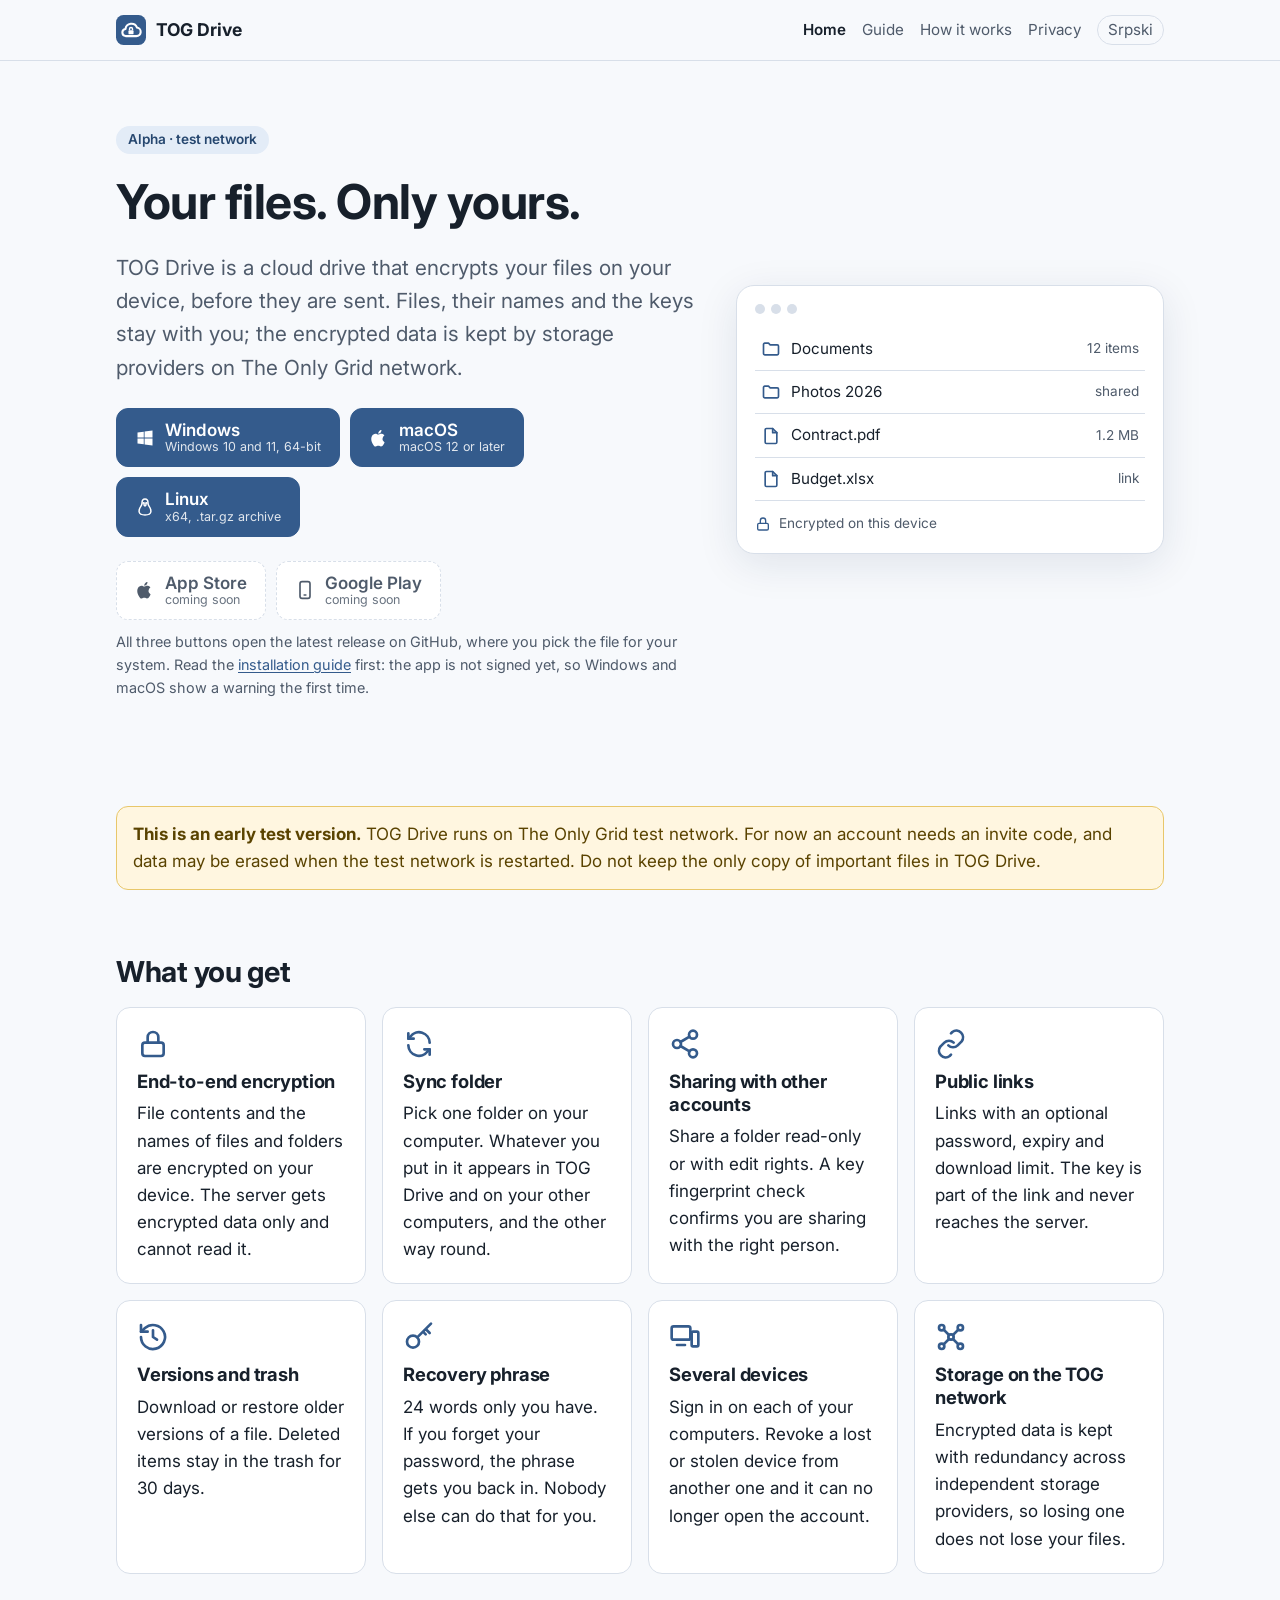
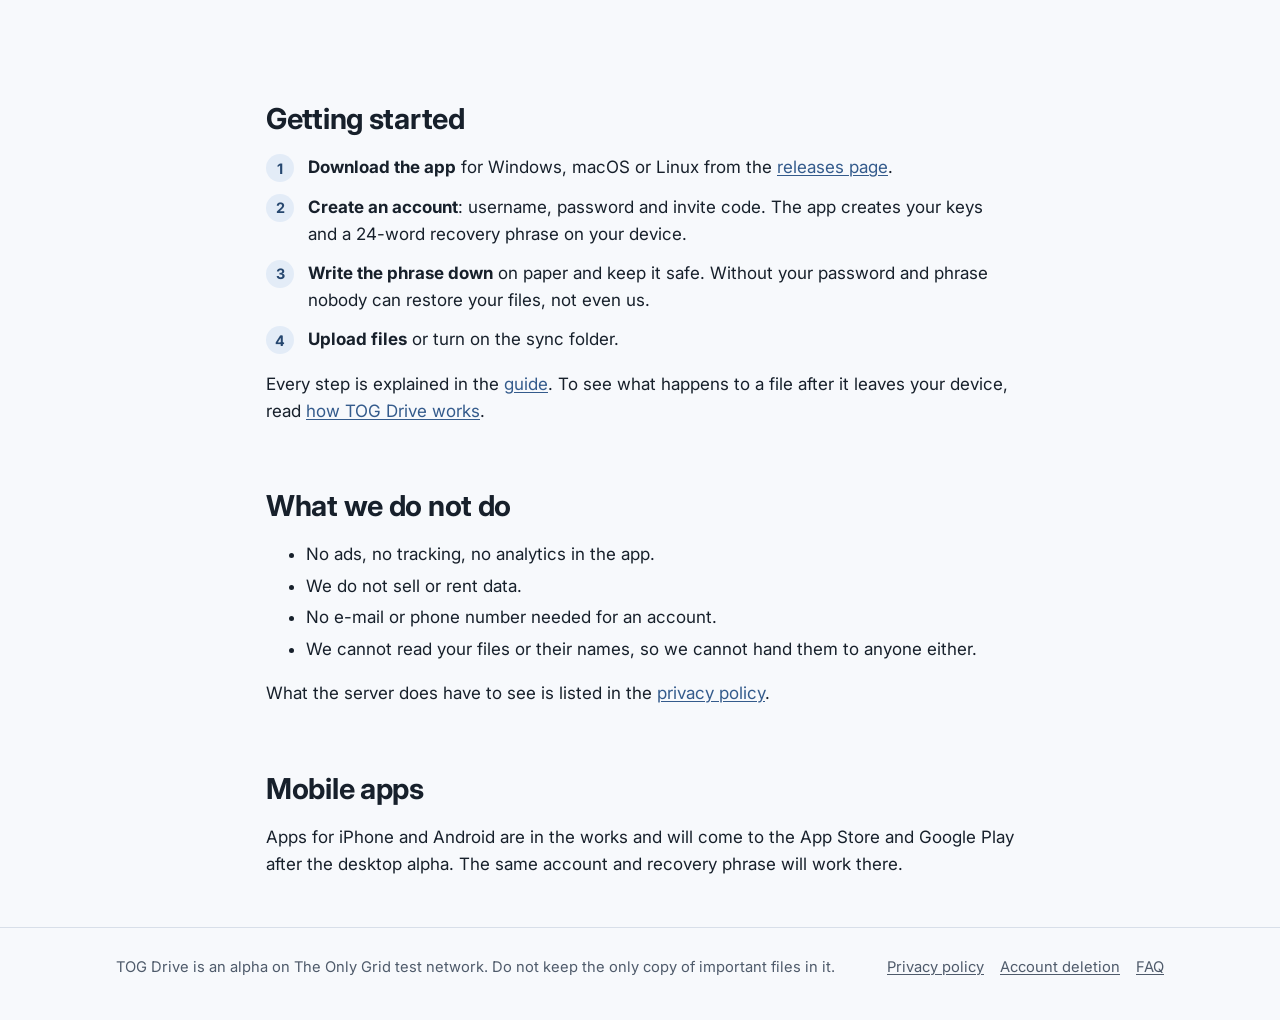
==== en/index.html @ 7b439019 "TOG Drive site (GitHub Pages): guide, how it works, privacy, sr + en Co-Authored-By: Claude Opus 5.5" ====
<!doctype html>
<html lang="en">
<head>
<meta charset="utf-8">
<meta name="viewport" content="width=device-width, initial-scale=1">
<title>TOG Drive: encrypted drive</title>
<meta name="description" content="TOG Drive is an end-to-end encrypted cloud drive. Files, names and keys stay on your devices; the encrypted data is stored on The Only Grid network.">
<meta name="color-scheme" content="light dark">
<meta name="theme-color" content="#345b8c">
<link rel="alternate" hreflang="sr-Latn" href="../index.html">
<link rel="alternate" hreflang="en" href="index.html">
<link rel="icon" href="../favicon.svg" type="image/svg+xml">
<link rel="preconnect" href="https://fonts.googleapis.com">
<link rel="preconnect" href="https://fonts.gstatic.com" crossorigin>
<link rel="stylesheet" href="https://fonts.googleapis.com/css2?family=Inter:wght@400;600;700&amp;display=swap">
<link rel="stylesheet" href="../style.css">
</head>
<body>
<a class="skip" href="#sadrzaj">Skip to content</a>
<header class="site-header">
  <div class="wrap">
    <a class="brand" href="index.html"><svg viewBox="0 0 32 32" aria-hidden="true"><rect width="32" height="32" rx="8" fill="#345b8c"/><path d="M10.2 22.5h11.6a4.6 4.6 0 0 0 .6-9.15 6.4 6.4 0 0 0-12.3 1.6 3.8 3.8 0 0 0 .1 7.55z" fill="none" stroke="#fff" stroke-width="2.2" stroke-linejoin="round"/><rect x="13.3" y="16.2" width="5.4" height="4.4" rx="1" fill="#fff"/><path d="M14.4 16.3v-1.3a1.6 1.6 0 0 1 3.2 0v1.3" fill="none" stroke="#fff" stroke-width="1.5"/></svg><span>TOG Drive</span></a>
    <nav class="nav" aria-label="Main menu">
      <a href="index.html" aria-current="page">Home</a> <a href="guide.html">Guide</a> <a href="how-it-works.html">How it works</a> <a href="privacy.html">Privacy</a> <a class="lang" href="../index.html" hreflang="sr-Latn" lang="sr-Latn">Srpski</a>
    </nav>
  </div>
</header>
<main id="sadrzaj">
<section class="hero">
  <div class="wrap hero-grid">
    <div>
      <span class="badge">Alpha · test network</span>
      <h1>Your files. Only yours.</h1>
      <p class="lead">TOG Drive is a cloud drive that encrypts your files on your device, before they are sent. Files, their names and the keys stay with you; the encrypted data is kept by storage providers on The Only Grid network.</p>
      <div class="downloads">
        <a class="btn" href="https://github.com/vahidzekic/theonlygrid-drive/releases/latest"><svg viewBox="0 0 24 24" fill="currentColor" aria-hidden="true"><path d="M3 5.5l7.5-1v7H3zM11.5 4.3L21 3v8.5h-9.5zM3 12.5h7.5v7L3 18.5zM11.5 12.5H21V21l-9.5-1.3z"/></svg><span class="t">Windows<small>Windows 10 and 11, 64-bit</small></span></a>
        <a class="btn" href="https://github.com/vahidzekic/theonlygrid-drive/releases/latest"><svg viewBox="0 0 24 24" fill="currentColor" aria-hidden="true"><path d="M16.4 12.6c0-2.4 2-3.6 2.1-3.7-1.2-1.7-3-1.9-3.6-2-1.5-.2-3 .9-3.8.9s-2-.9-3.3-.9C6 7 4.4 8 3.6 9.6c-1.8 3.1-.5 7.6 1.3 10.1.8 1.2 1.8 2.6 3.1 2.5 1.3-.1 1.7-.8 3.2-.8s1.9.8 3.2.8c1.3 0 2.2-1.2 3-2.4.9-1.4 1.3-2.8 1.3-2.8s-2.6-1-2.6-4zM14 5.4c.7-.8 1.1-1.9 1-3-1 0-2.1.7-2.8 1.5-.6.7-1.2 1.8-1 2.9 1.1.1 2.1-.6 2.8-1.4z"/></svg><span class="t">macOS<small>macOS 12 or later</small></span></a>
        <a class="btn" href="https://github.com/vahidzekic/theonlygrid-drive/releases/latest"><svg viewBox="0 0 24 24" fill="none" stroke="currentColor" stroke-width="1.8" stroke-linecap="round" stroke-linejoin="round" aria-hidden="true"><path d="M12 2.5c-2.4 0-3.6 2-3.6 4.6 0 1.6-.3 2.6-1.4 4.2C5.6 13.3 4.6 15.4 5 18c.3 1.8 2.5 3.5 7 3.5s6.7-1.7 7-3.5c.4-2.6-.6-4.7-2-6.7-1.1-1.6-1.4-2.6-1.4-4.2 0-2.6-1.2-4.6-3.6-4.6z"/><circle cx="10.4" cy="7.4" r=".6" fill="currentColor"/><circle cx="13.6" cy="7.4" r=".6" fill="currentColor"/><path d="M10.8 9.6h2.4l-1.2 1.2z"/></svg><span class="t">Linux<small>x64, .tar.gz archive</small></span></a>
      </div>
      <div class="downloads">
        <span class="btn soon" aria-disabled="true"><svg viewBox="0 0 24 24" fill="currentColor" aria-hidden="true"><path d="M16.4 12.6c0-2.4 2-3.6 2.1-3.7-1.2-1.7-3-1.9-3.6-2-1.5-.2-3 .9-3.8.9s-2-.9-3.3-.9C6 7 4.4 8 3.6 9.6c-1.8 3.1-.5 7.6 1.3 10.1.8 1.2 1.8 2.6 3.1 2.5 1.3-.1 1.7-.8 3.2-.8s1.9.8 3.2.8c1.3 0 2.2-1.2 3-2.4.9-1.4 1.3-2.8 1.3-2.8s-2.6-1-2.6-4zM14 5.4c.7-.8 1.1-1.9 1-3-1 0-2.1.7-2.8 1.5-.6.7-1.2 1.8-1 2.9 1.1.1 2.1-.6 2.8-1.4z"/></svg><span class="t">App Store<small>coming soon</small></span></span>
        <span class="btn soon" aria-disabled="true"><svg viewBox="0 0 24 24" fill="none" stroke="currentColor" stroke-width="2" stroke-linecap="round" stroke-linejoin="round" aria-hidden="true"><rect x="6" y="2" width="12" height="20" rx="2.5"/><path d="M11 18h2"/></svg><span class="t">Google Play<small>coming soon</small></span></span>
      </div>
      <p class="fine">All three buttons open the latest release on GitHub, where you pick the file for your system. Read the <a href="guide.html#install">installation guide</a> first: the app is not signed yet, so Windows and macOS show a warning the first time.</p>
    </div>
    <div class="mock" aria-hidden="true">
      <div class="bar"><i></i><i></i><i></i></div>
      <div class="row"><svg viewBox="0 0 24 24" fill="none" stroke="currentColor" stroke-width="2" stroke-linecap="round" stroke-linejoin="round" aria-hidden="true"><path d="M3 6.5A1.5 1.5 0 0 1 4.5 5H9l2 2h8.5A1.5 1.5 0 0 1 21 8.5v9a1.5 1.5 0 0 1-1.5 1.5h-15A1.5 1.5 0 0 1 3 17.5z"/></svg><span>Documents</span><span>12 items</span></div>
      <div class="row"><svg viewBox="0 0 24 24" fill="none" stroke="currentColor" stroke-width="2" stroke-linecap="round" stroke-linejoin="round" aria-hidden="true"><path d="M3 6.5A1.5 1.5 0 0 1 4.5 5H9l2 2h8.5A1.5 1.5 0 0 1 21 8.5v9a1.5 1.5 0 0 1-1.5 1.5h-15A1.5 1.5 0 0 1 3 17.5z"/></svg><span>Photos 2026</span><span>shared</span></div>
      <div class="row"><svg viewBox="0 0 24 24" fill="none" stroke="currentColor" stroke-width="2" stroke-linecap="round" stroke-linejoin="round" aria-hidden="true"><path d="M14 3H6.5A1.5 1.5 0 0 0 5 4.5v15A1.5 1.5 0 0 0 6.5 21h11a1.5 1.5 0 0 0 1.5-1.5V8z"/><path d="M14 3v5h5"/></svg><span>Contract.pdf</span><span>1.2 MB</span></div>
      <div class="row"><svg viewBox="0 0 24 24" fill="none" stroke="currentColor" stroke-width="2" stroke-linecap="round" stroke-linejoin="round" aria-hidden="true"><path d="M14 3H6.5A1.5 1.5 0 0 0 5 4.5v15A1.5 1.5 0 0 0 6.5 21h11a1.5 1.5 0 0 0 1.5-1.5V8z"/><path d="M14 3v5h5"/></svg><span>Budget.xlsx</span><span>link</span></div>
      <div class="lock"><svg viewBox="0 0 24 24" fill="none" stroke="currentColor" stroke-width="2" stroke-linecap="round" stroke-linejoin="round" aria-hidden="true"><rect x="4" y="11" width="16" height="10" rx="2"/><path d="M8 11V7a4 4 0 0 1 8 0v4"/></svg><span>Encrypted on this device</span></div>
    </div>
  </div>
</section>

<section class="section">
  <div class="wrap">
    <div class="warn"><p><strong>This is an early test version.</strong> TOG Drive runs on The Only Grid test network. For now an account needs an invite code, and data may be erased when the test network is restarted. Do not keep the only copy of important files in TOG Drive.</p></div>
    <h2>What you get</h2>
    <div class="grid">
      <div class="card"><svg viewBox="0 0 24 24" fill="none" stroke="currentColor" stroke-width="2" stroke-linecap="round" stroke-linejoin="round" aria-hidden="true"><rect x="4" y="11" width="16" height="10" rx="2"/><path d="M8 11V7a4 4 0 0 1 8 0v4"/></svg><h3>End-to-end encryption</h3><p>File contents and the names of files and folders are encrypted on your device. The server gets encrypted data only and cannot read it.</p></div>
      <div class="card"><svg viewBox="0 0 24 24" fill="none" stroke="currentColor" stroke-width="2" stroke-linecap="round" stroke-linejoin="round" aria-hidden="true"><path d="M20 11a8 8 0 0 0-14.5-4.5L4 8"/><path d="M4 4v4h4"/><path d="M4 13a8 8 0 0 0 14.5 4.5L20 16"/><path d="M20 20v-4h-4"/></svg><h3>Sync folder</h3><p>Pick one folder on your computer. Whatever you put in it appears in TOG Drive and on your other computers, and the other way round.</p></div>
      <div class="card"><svg viewBox="0 0 24 24" fill="none" stroke="currentColor" stroke-width="2" stroke-linecap="round" stroke-linejoin="round" aria-hidden="true"><circle cx="18" cy="5" r="3"/><circle cx="6" cy="12" r="3"/><circle cx="18" cy="19" r="3"/><path d="M8.6 13.5l6.8 4M15.4 6.5l-6.8 4"/></svg><h3>Sharing with other accounts</h3><p>Share a folder read-only or with edit rights. A key fingerprint check confirms you are sharing with the right person.</p></div>
      <div class="card"><svg viewBox="0 0 24 24" fill="none" stroke="currentColor" stroke-width="2" stroke-linecap="round" stroke-linejoin="round" aria-hidden="true"><path d="M10 13a5 5 0 0 0 7 0l3-3a5 5 0 0 0-7-7l-1 1"/><path d="M14 11a5 5 0 0 0-7 0l-3 3a5 5 0 0 0 7 7l1-1"/></svg><h3>Public links</h3><p>Links with an optional password, expiry and download limit. The key is part of the link and never reaches the server.</p></div>
      <div class="card"><svg viewBox="0 0 24 24" fill="none" stroke="currentColor" stroke-width="2" stroke-linecap="round" stroke-linejoin="round" aria-hidden="true"><path d="M3 12a9 9 0 1 0 3-6.7L3 8"/><path d="M3 3v5h5M12 7v5l3 2"/></svg><h3>Versions and trash</h3><p>Download or restore older versions of a file. Deleted items stay in the trash for 30 days.</p></div>
      <div class="card"><svg viewBox="0 0 24 24" fill="none" stroke="currentColor" stroke-width="2" stroke-linecap="round" stroke-linejoin="round" aria-hidden="true"><circle cx="7.5" cy="15.5" r="4.5"/><path d="M10.7 12.3L21 2M17 6l3 3M15 8l2 2"/></svg><h3>Recovery phrase</h3><p>24 words only you have. If you forget your password, the phrase gets you back in. Nobody else can do that for you.</p></div>
      <div class="card"><svg viewBox="0 0 24 24" fill="none" stroke="currentColor" stroke-width="2" stroke-linecap="round" stroke-linejoin="round" aria-hidden="true"><rect x="2" y="4" width="14" height="10" rx="1.5"/><path d="M6 18h6"/><rect x="17" y="8" width="5" height="11" rx="1"/></svg><h3>Several devices</h3><p>Sign in on each of your computers. Revoke a lost or stolen device from another one and it can no longer open the account.</p></div>
      <div class="card"><svg viewBox="0 0 24 24" fill="none" stroke="currentColor" stroke-width="2" stroke-linecap="round" stroke-linejoin="round" aria-hidden="true"><circle cx="5" cy="5" r="2"/><circle cx="19" cy="5" r="2"/><circle cx="12" cy="12" r="2"/><circle cx="5" cy="19" r="2"/><circle cx="19" cy="19" r="2"/><path d="M6.5 6.5l4 4M17.5 6.5l-4 4M6.5 17.5l4-4M17.5 17.5l-4-4"/></svg><h3>Storage on the TOG network</h3><p>Encrypted data is kept with redundancy across independent storage providers, so losing one does not lose your files.</p></div>
    </div>
  </div>
</section>

<section class="section">
  <div class="wrap narrow">
    <h2>Getting started</h2>
    <ol class="steps">
      <li><strong>Download the app</strong> for Windows, macOS or Linux from the <a href="https://github.com/vahidzekic/theonlygrid-drive/releases/latest">releases page</a>.</li>
      <li><strong>Create an account</strong>: username, password and invite code. The app creates your keys and a 24-word recovery phrase on your device.</li>
      <li><strong>Write the phrase down</strong> on paper and keep it safe. Without your password and phrase nobody can restore your files, not even us.</li>
      <li><strong>Upload files</strong> or turn on the sync folder.</li>
    </ol>
    <p>Every step is explained in the <a href="guide.html">guide</a>. To see what happens to a file after it leaves your device, read <a href="how-it-works.html">how TOG Drive works</a>.</p>
    <h2>What we do not do</h2>
    <ul>
      <li>No ads, no tracking, no analytics in the app.</li>
      <li>We do not sell or rent data.</li>
      <li>No e-mail or phone number needed for an account.</li>
      <li>We cannot read your files or their names, so we cannot hand them to anyone either.</li>
    </ul>
    <p>What the server does have to see is listed in the <a href="privacy.html">privacy policy</a>.</p>
    <h2>Mobile apps</h2>
    <p>Apps for iPhone and Android are in the works and will come to the App Store and Google Play after the desktop alpha. The same account and recovery phrase will work there.</p>
  </div>
</section>
</main>
<footer class="site-footer">
  <div class="wrap">
    <span>TOG Drive is an alpha on The Only Grid test network. Do not keep the only copy of important files in it.</span>
    <nav aria-label="Footer"><a href="privacy.html">Privacy policy</a> <a href="privacy.html#account-deletion">Account deletion</a> <a href="guide.html#faq">FAQ</a></nav>
  </div>
</footer>
</body>
</html>
---- style.css ----
/* TOG Drive: one stylesheet for every page. Light and dark follow the system. */
:root {
  color-scheme: light dark;
  --bg: #f7f9fc;
  --surface: #ffffff;
  --surface-2: #eef2f8;
  --text: #17202b;
  --muted: #4f5b6b;
  --border: #d8dfe9;
  --accent: #345b8c;
  --accent-strong: #26476f;
  --accent-soft: #e3ecf7;
  --on-accent: #ffffff;
  --warn-bg: #fff6e0;
  --warn-border: #e8c76a;
  --warn-text: #5a4300;
  --ph-bg: #ffe9f0;
  --ph-text: #8a1240;
  --code-bg: #eef1f5;
  --diagram-stroke: #345b8c;
  --diagram-fill: #e3ecf7;
  --diagram-text: #17202b;
  --radius: 14px;
  --maxw: 1080px;
  --font: "Inter", system-ui, -apple-system, "Segoe UI", Roboto, "Noto Sans", "Helvetica Neue", Arial, sans-serif;
  --mono: ui-monospace, "SFMono-Regular", "Cascadia Mono", Menlo, Consolas, monospace;
}
@media (prefers-color-scheme: dark) {
  :root {
    --bg: #0f141b;
    --surface: #161d27;
    --surface-2: #1c2531;
    --text: #e6ebf2;
    --muted: #a5b0bf;
    --border: #2b3645;
    --accent: #8db4e6;
    --accent-strong: #b3cdf0;
    --accent-soft: #1d2b3d;
    --on-accent: #0c1622;
    --warn-bg: #2b2412;
    --warn-border: #7a6224;
    --warn-text: #f1dca0;
    --ph-bg: #3a1726;
    --ph-text: #ffb3cd;
    --code-bg: #1f2833;
    --diagram-stroke: #8db4e6;
    --diagram-fill: #1d2b3d;
    --diagram-text: #e6ebf2;
  }
}

*, *::before, *::after { box-sizing: border-box; }
html { -webkit-text-size-adjust: 100%; scroll-padding-top: 76px; }
body {
  margin: 0;
  background: var(--bg);
  color: var(--text);
  font-family: var(--font);
  font-size: 17px;
  line-height: 1.6;
  overflow-wrap: anywhere;
}
img, svg { max-width: 100%; height: auto; }
a { color: var(--accent); text-underline-offset: 2px; }
a:hover { color: var(--accent-strong); }
code, kbd { font-family: var(--mono); font-size: .9em; background: var(--code-bg); padding: .1em .35em; border-radius: 5px; }
pre { background: var(--code-bg); padding: 12px 14px; border-radius: 10px; overflow-x: auto; font-size: 15px; line-height: 1.5; }
pre code { background: none; padding: 0; }
h1, h2, h3 { line-height: 1.25; letter-spacing: -.01em; }
h1 { font-size: clamp(2rem, 5vw, 3rem); margin: 0 0 .4em; }
h2 { font-size: clamp(1.4rem, 3vw, 1.8rem); margin: 2.2em 0 .6em; }
h3 { font-size: 1.15rem; margin: 1.6em 0 .4em; }
p, ul, ol { margin: 0 0 1em; }
li { margin: .25em 0; }
hr { border: 0; border-top: 1px solid var(--border); margin: 2.5em 0; }

.skip { position: absolute; left: -9999px; }
.skip:focus { left: 16px; top: 8px; z-index: 10; background: var(--surface); padding: 8px 12px; border-radius: 8px; }

.wrap { max-width: var(--maxw); margin: 0 auto; padding: 0 16px; }
.narrow { max-width: 780px; }

/* Header */
.site-header {
  position: sticky; top: 0; z-index: 5;
  background: var(--bg);
  background: color-mix(in srgb, var(--bg) 88%, transparent);
  backdrop-filter: saturate(1.4) blur(8px);
  -webkit-backdrop-filter: saturate(1.4) blur(8px);
  border-bottom: 1px solid var(--border);
}
.site-header .wrap { display: flex; align-items: center; gap: 12px; min-height: 60px; flex-wrap: wrap; }
.brand { display: inline-flex; align-items: center; gap: 10px; font-weight: 700; color: var(--text); text-decoration: none; font-size: 1.1rem; margin-right: auto; }
.brand svg { width: 30px; height: 30px; }
.nav { display: flex; gap: 4px 16px; flex-wrap: wrap; align-items: center; font-size: .95rem; }
.nav a { color: var(--muted); text-decoration: none; padding: 4px 0; }
.nav a:hover, .nav a[aria-current="page"] { color: var(--text); }
.nav a[aria-current="page"] { font-weight: 600; }
.nav .lang { border: 1px solid var(--border); border-radius: 999px; padding: 2px 10px; }
@media (max-width: 640px) {
  .site-header { position: static; }
  .site-header .wrap { padding-top: 8px; padding-bottom: 8px; }
  .nav { width: 100%; font-size: .92rem; }
}

/* Hero */
.hero { padding: 64px 0 40px; }
.hero .lead { font-size: clamp(1.1rem, 2.2vw, 1.3rem); color: var(--muted); max-width: 680px; }
.badge { display: inline-block; background: var(--accent-soft); color: var(--accent-strong); border-radius: 999px; padding: 3px 12px; font-size: .85rem; font-weight: 600; margin-bottom: 18px; }
.hero-grid { display: grid; grid-template-columns: 1.15fr .85fr; gap: 40px; align-items: center; }
@media (max-width: 860px) { .hero-grid { grid-template-columns: minmax(0, 1fr); gap: 24px; } .hero { padding-top: 32px; padding-bottom: 8px; } }
@media (max-width: 480px) { .grid { grid-template-columns: minmax(0, 1fr); } }

/* Buttons */
.downloads { display: flex; flex-wrap: wrap; gap: 10px; margin: 24px 0 10px; }
.btn {
  display: inline-flex; align-items: center; gap: 10px;
  padding: 11px 18px; border-radius: 12px; text-decoration: none; font-weight: 600;
  border: 1px solid var(--accent); background: var(--accent); color: var(--on-accent);
  min-height: 48px;
}
.btn:hover { background: var(--accent-strong); border-color: var(--accent-strong); color: var(--on-accent); }
.btn svg { width: 20px; height: 20px; flex: none; }
.btn small { display: block; font-weight: 400; font-size: .78rem; opacity: .85; line-height: 1.2; }
.btn .t { line-height: 1.2; }
.btn.ghost { background: transparent; color: var(--text); border-color: var(--border); }
.btn.ghost:hover { background: var(--surface-2); color: var(--text); }
.btn.soon { background: var(--surface); color: var(--muted); border: 1px dashed var(--border); cursor: default; }
.btn.soon:hover { background: var(--surface); color: var(--muted); }
.fine { font-size: .9rem; color: var(--muted); }
@media (max-width: 480px) { .downloads .btn { flex: 1 1 100%; } }

/* Cards */
.grid { display: grid; gap: 16px; grid-template-columns: repeat(auto-fit, minmax(240px, 1fr)); }
.card { background: var(--surface); border: 1px solid var(--border); border-radius: var(--radius); padding: 20px; }
.card h3 { margin-top: 0; }
.card p:last-child { margin-bottom: 0; }
.card > svg { display: block; width: 32px; height: 32px; color: var(--accent); margin-bottom: 10px; }

/* Callouts */
.note, .warn { border-radius: 12px; padding: 14px 16px; margin: 1.2em 0; border: 1px solid var(--border); background: var(--surface); }
.warn { background: var(--warn-bg); border-color: var(--warn-border); color: var(--warn-text); }
.warn a { color: inherit; }
.note > :last-child, .warn > :last-child { margin-bottom: 0; }
.ph { background: var(--ph-bg); color: var(--ph-text); padding: .05em .35em; border-radius: 5px; font-weight: 600; }

/* Page layout with table of contents */
.page { padding: 40px 0 64px; }
.with-toc { display: grid; grid-template-columns: 230px minmax(0, 1fr); gap: 40px; align-items: start; }
.toc { position: sticky; top: 80px; font-size: .92rem; background: var(--surface); border: 1px solid var(--border); border-radius: var(--radius); padding: 14px 16px; max-height: calc(100vh - 100px); overflow: auto; }
.toc strong { display: block; margin-bottom: 6px; }
.toc ol { padding-left: 1.2em; margin: 0; }
.toc a { color: var(--muted); text-decoration: none; }
.toc a:hover { color: var(--accent); }
@media (max-width: 900px) {
  .with-toc { grid-template-columns: minmax(0, 1fr); gap: 8px; }
  .toc { position: static; max-height: none; }
}
article h2:first-of-type { margin-top: 1em; }
.steps { counter-reset: s; list-style: none; padding: 0; }
.steps > li { counter-increment: s; position: relative; padding-left: 42px; margin: 12px 0; }
.steps > li::before { content: counter(s); position: absolute; left: 0; top: 0; width: 28px; height: 28px; border-radius: 50%; background: var(--accent-soft); color: var(--accent-strong); font-weight: 700; display: grid; place-items: center; font-size: .9rem; }
details { background: var(--surface); border: 1px solid var(--border); border-radius: 12px; padding: 10px 14px; margin: 8px 0; }
details summary { cursor: pointer; font-weight: 600; }
details[open] summary { margin-bottom: 8px; }
table { border-collapse: collapse; width: 100%; margin: 0 0 1em; font-size: .95rem; }
th, td { border: 1px solid var(--border); padding: 8px 10px; text-align: left; vertical-align: top; }
th { background: var(--surface-2); }
.table-wrap { overflow-x: auto; }

/* Diagrams */
figure { margin: 1.5em 0; }
figure.diagram { background: var(--surface); border: 1px solid var(--border); border-radius: var(--radius); padding: 16px; }
figcaption { font-size: .9rem; color: var(--muted); margin-top: 8px; }
.diagram svg { display: block; width: 100%; height: auto; }
.diagram .box { fill: var(--diagram-fill); stroke: var(--diagram-stroke); stroke-width: 2; }
.diagram .plain { fill: var(--surface); stroke: var(--border); stroke-width: 1.5; }
.diagram .line { stroke: var(--diagram-stroke); stroke-width: 2; fill: none; }
.diagram .dash { stroke-dasharray: 6 5; }
.diagram .head { fill: var(--diagram-stroke); }
.diagram text { fill: var(--diagram-text); font-family: var(--font); font-size: 15px; }
.diagram .small { font-size: 12.5px; fill: var(--muted); }
.diagram .title { font-weight: 700; font-size: 16px; }
.diagram .accent { fill: var(--diagram-stroke); }

/* App mock in hero */
.mock { background: var(--surface); border: 1px solid var(--border); border-radius: 18px; padding: 18px; box-shadow: 0 10px 40px rgba(20, 40, 80, .10); }
.mock .bar { display: flex; gap: 6px; margin-bottom: 14px; }
.mock .bar i { width: 10px; height: 10px; border-radius: 50%; background: var(--border); display: block; }
.mock .row { display: flex; align-items: center; gap: 10px; padding: 9px 6px; border-bottom: 1px solid var(--border); font-size: .95rem; }
.mock .row:last-child { border-bottom: 0; }
.mock .row svg { width: 20px; height: 20px; color: var(--accent); flex: none; }
.mock .row span:last-child { margin-left: auto; color: var(--muted); font-size: .85rem; }
.mock .lock { display: flex; gap: 8px; align-items: center; margin-top: 12px; font-size: .85rem; color: var(--muted); }
.mock .lock svg { width: 16px; height: 16px; color: var(--accent); }

/* Footer */
.site-footer { border-top: 1px solid var(--border); padding: 28px 0 40px; color: var(--muted); font-size: .92rem; }
.site-footer .wrap { display: flex; flex-wrap: wrap; gap: 8px 24px; justify-content: space-between; }
.site-footer nav { display: flex; flex-wrap: wrap; gap: 6px 16px; }
.site-footer a { color: var(--muted); }

.section { padding: 32px 0; }
.center { text-align: center; }
.muted { color: var(--muted); }
.diagram svg.tall { display: none; max-width: 360px; margin: 0 auto; }
@media (max-width: 600px) {
  .diagram svg.wide { display: none; }
  .diagram svg.tall { display: block; }
}
.diagram svg.ec { max-width: 460px; margin: 0 auto; }
@media (max-width: 480px) { pre { font-size: 13px; } }
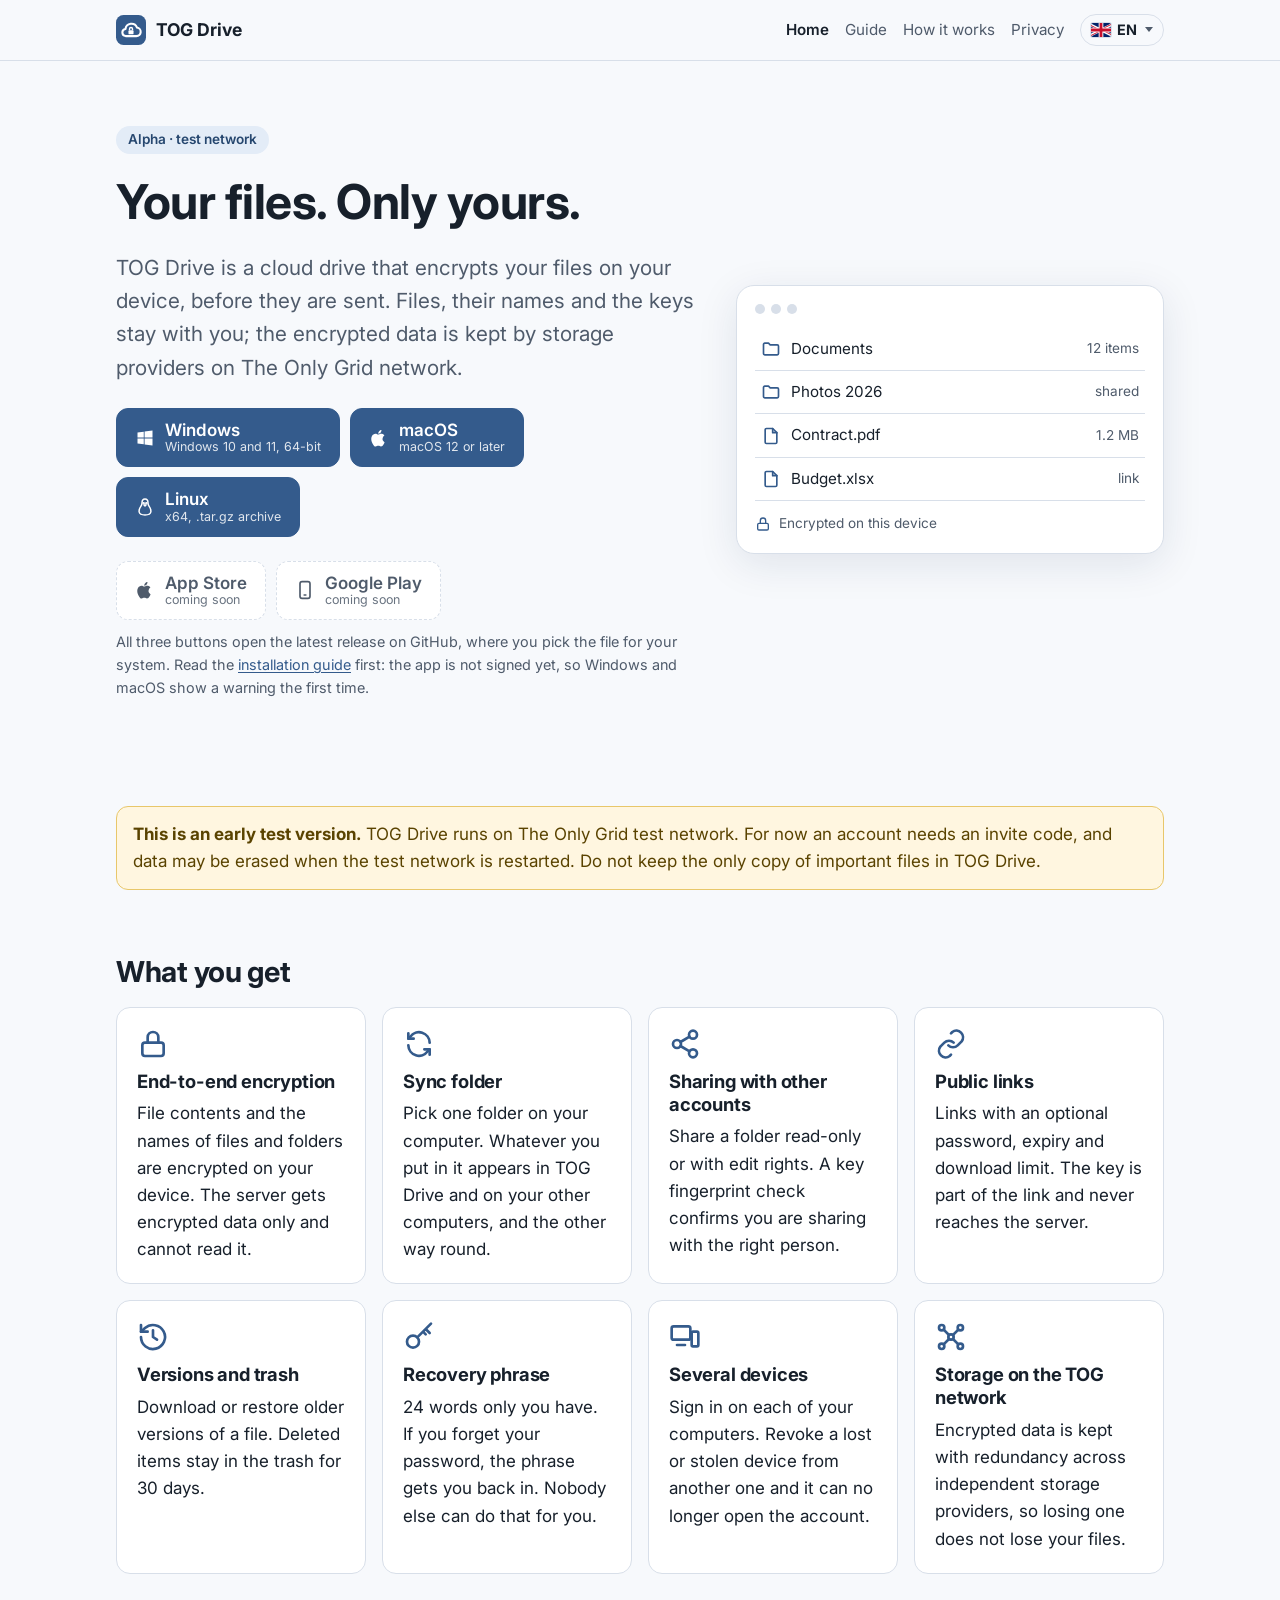
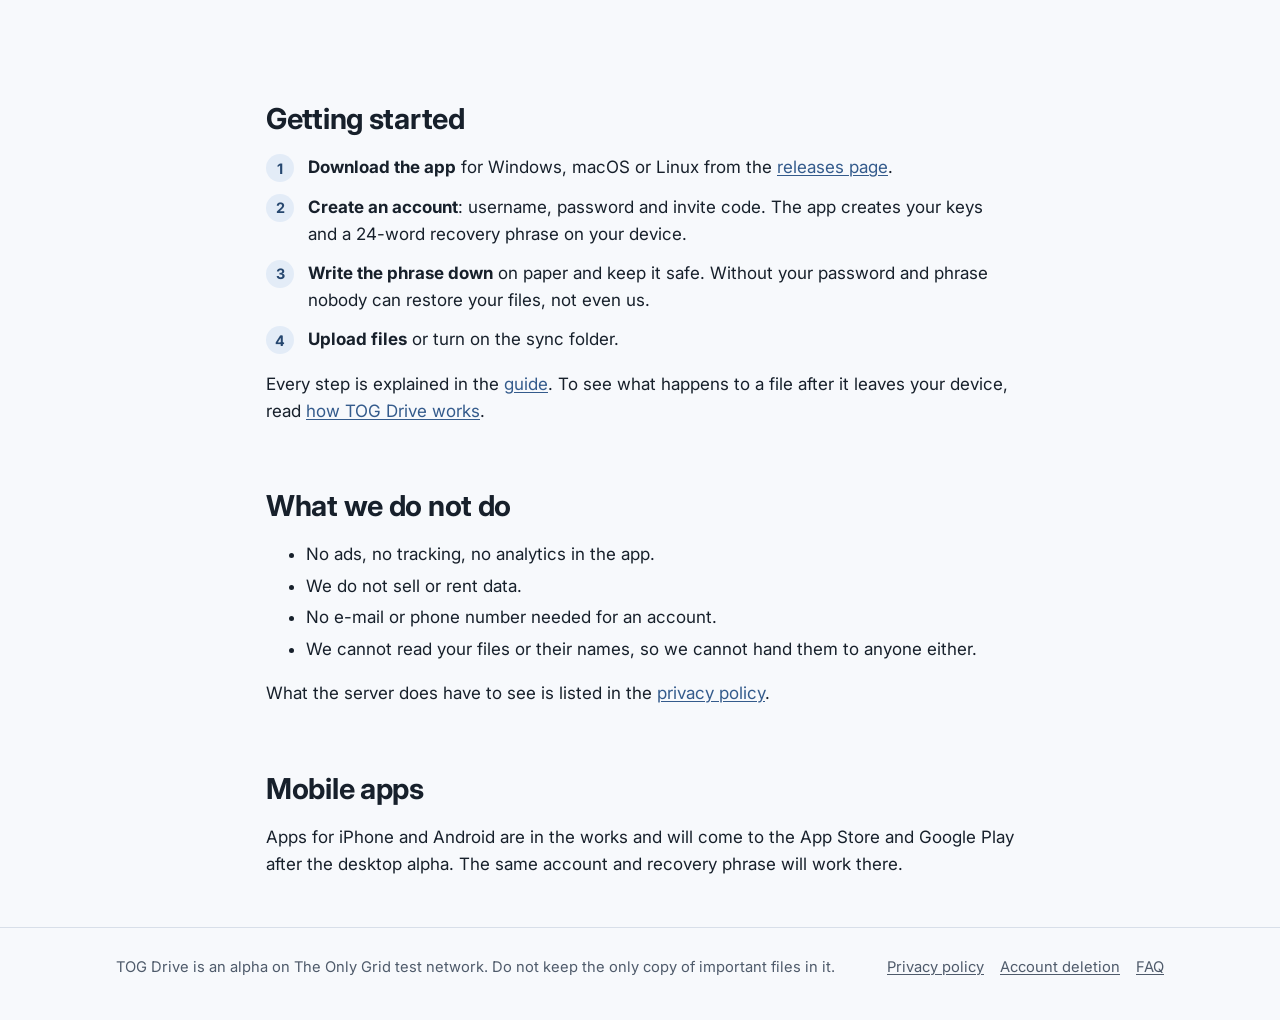
==== commit f059af50: "Site: German pages and a flag language menu (SR/EN/DE) de/ has the home page, guide, how it works an" ====
--- a/en/index.html
+++ b/en/index.html
@@ -9,6 +9,8 @@
 <meta name="theme-color" content="#345b8c">
 <link rel="alternate" hreflang="sr-Latn" href="../index.html">
 <link rel="alternate" hreflang="en" href="index.html">
+<link rel="alternate" hreflang="de" href="../de/index.html">
+<link rel="alternate" hreflang="x-default" href="index.html">
 <link rel="icon" href="../favicon.svg" type="image/svg+xml">
 <link rel="preconnect" href="https://fonts.googleapis.com">
 <link rel="preconnect" href="https://fonts.gstatic.com" crossorigin>
@@ -21,7 +23,7 @@
   <div class="wrap">
     <a class="brand" href="index.html"><svg viewBox="0 0 32 32" aria-hidden="true"><rect width="32" height="32" rx="8" fill="#345b8c"/><path d="M10.2 22.5h11.6a4.6 4.6 0 0 0 .6-9.15 6.4 6.4 0 0 0-12.3 1.6 3.8 3.8 0 0 0 .1 7.55z" fill="none" stroke="#fff" stroke-width="2.2" stroke-linejoin="round"/><rect x="13.3" y="16.2" width="5.4" height="4.4" rx="1" fill="#fff"/><path d="M14.4 16.3v-1.3a1.6 1.6 0 0 1 3.2 0v1.3" fill="none" stroke="#fff" stroke-width="1.5"/></svg><span>TOG Drive</span></a>
     <nav class="nav" aria-label="Main menu">
-      <a href="index.html" aria-current="page">Home</a> <a href="guide.html">Guide</a> <a href="how-it-works.html">How it works</a> <a href="privacy.html">Privacy</a> <a class="lang" href="../index.html" hreflang="sr-Latn" lang="sr-Latn">Srpski</a>
+      <a href="index.html" aria-current="page">Home</a> <a href="guide.html">Guide</a> <a href="how-it-works.html">How it works</a> <a href="privacy.html">Privacy</a> <details class="langmenu"><summary aria-label="Language: English"><img src="../flags/en.svg" alt="" width="20" height="14"><b>EN</b></summary><ul><li><a href="../index.html" hreflang="sr-Latn" lang="sr-Latn"><img src="../flags/sr.svg" alt="" width="20" height="14"><b>SR</b><span>Srpski</span></a></li><li><a href="index.html" hreflang="en" lang="en" aria-current="true"><img src="../flags/en.svg" alt="" width="20" height="14"><b>EN</b><span>English</span></a></li><li><a href="../de/index.html" hreflang="de" lang="de"><img src="../flags/de.svg" alt="" width="20" height="14"><b>DE</b><span>Deutsch</span></a></li></ul></details>
     </nav>
   </div>
 </header>
--- a/style.css
+++ b/style.css
@@ -97,6 +97,19 @@
 .nav a:hover, .nav a[aria-current="page"] { color: var(--text); }
 .nav a[aria-current="page"] { font-weight: 600; }
 .nav .lang { border: 1px solid var(--border); border-radius: 999px; padding: 2px 10px; }
+/* Language dropdown: flag + short code (docs/i18n.md in The-Only-Grid), no JavaScript. */
+.langmenu, .langmenu[open] { position: relative; background: none; border: 0; border-radius: 0; padding: 0; margin: 0; }
+.langmenu[open] summary { margin-bottom: 0; }
+.langmenu summary { font-weight: 600; list-style: none; display: inline-flex; align-items: center; gap: 6px; cursor: pointer; border: 1px solid var(--border); border-radius: 999px; padding: 3px 10px; color: var(--text); font-size: .9rem; }
+.langmenu summary::-webkit-details-marker { display: none; }
+.langmenu summary::after { content: ""; width: 0; height: 0; border-left: 4px solid transparent; border-right: 4px solid transparent; border-top: 5px solid var(--muted); margin-left: 2px; }
+.langmenu[open] summary::after { transform: rotate(180deg); }
+.langmenu img { width: 20px; height: 14px; border-radius: 2px; box-shadow: 0 0 0 1px var(--border); object-fit: cover; }
+.langmenu ul { position: absolute; right: 0; top: calc(100% + 6px); z-index: 20; list-style: none; margin: 0; padding: 6px; min-width: 170px; background: var(--surface); border: 1px solid var(--border); border-radius: 10px; box-shadow: 0 8px 24px rgba(0,0,0,.14); }
+.langmenu li a { display: flex; align-items: center; gap: 10px; padding: 7px 10px; border-radius: 6px; color: var(--text); text-decoration: none; }
+.langmenu li a:hover, .langmenu li a:focus-visible { background: var(--surface-2); }
+.langmenu li a[aria-current] { font-weight: 600; background: var(--accent-soft); }
+.langmenu li span { color: var(--muted); font-weight: 400; }
 @media (max-width: 640px) {
   .site-header { position: static; }
   .site-header .wrap { padding-top: 8px; padding-bottom: 8px; }
